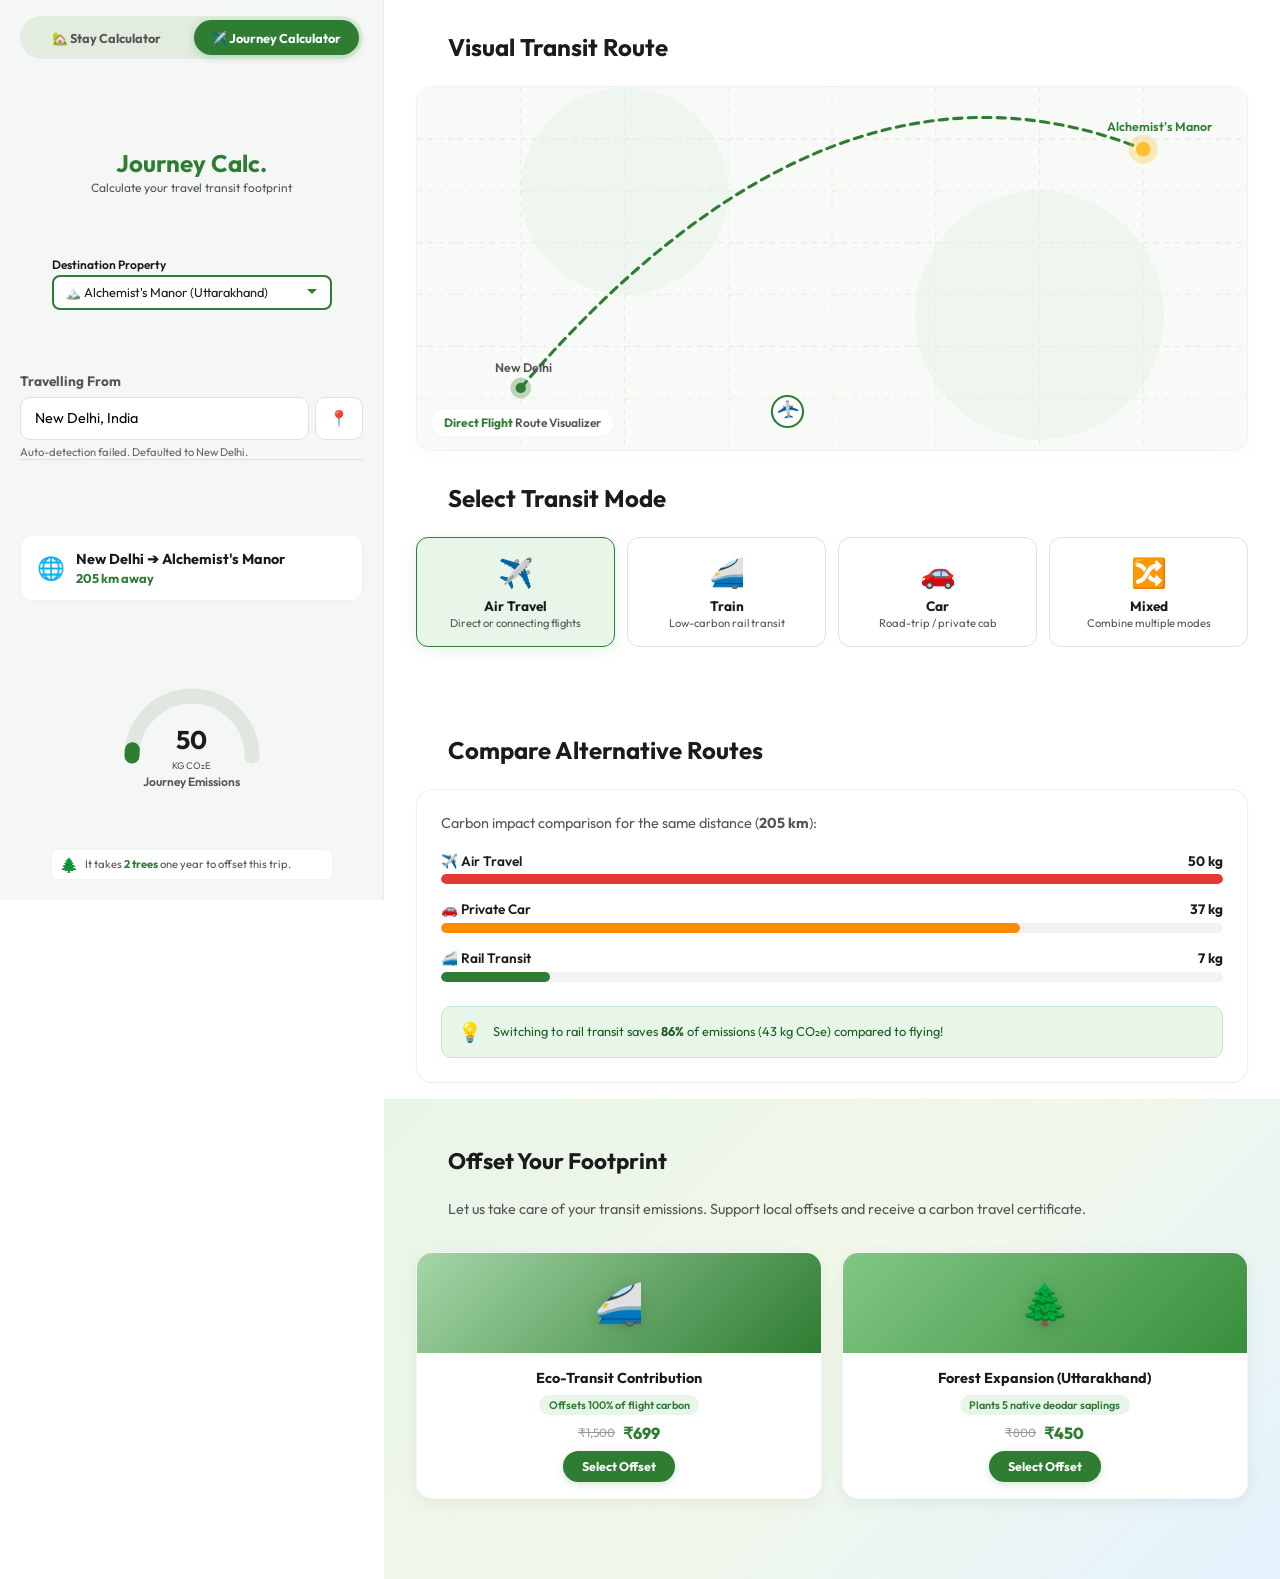
==== travel.html @ 7ca0c748 "feat: Add Journey Carbon Calculator page with IP geolocation and alternate comparisons" ====
<!DOCTYPE html>
<html lang="en">

<head>
    <meta charset="UTF-8">
    <meta name="viewport" content="width=device-width, initial-scale=1.0">
    <title>Journey Carbon Calculator | Alchemist's Manor</title>
    <link rel="preconnect" href="https://fonts.googleapis.com">
    <link rel="preconnect" href="https://fonts.gstatic.com" crossorigin>
    <link href="https://fonts.googleapis.com/css2?family=Outfit:wght@300;400;500;600;700;800&display=swap"
        rel="stylesheet">
    <link rel="stylesheet" href="style.css?v=8">
    <link rel="stylesheet" href="travel-style.css?v=1">
</head>

<body>
    <div class="app-container">
        <!-- LEFT SIDEBAR -->
        <aside class="sidebar">
            <!-- Navigation Tabs -->
            <div class="calc-tabs">
                <a href="index.html" class="tab-btn">🏡 Stay Calculator</a>
                <a href="travel.html" class="tab-btn active">✈️ Journey Calculator</a>
            </div>

            <div class="sidebar-header">
                <h2>Journey Calc.</h2>
                <p>Calculate your travel transit footprint</p>
            </div>

            <!-- Property Destination Dropdown -->
            <div class="property-selector">
                <label for="travel-property">Destination Property</label>
                <select id="travel-property">
                    <option value="alchemist-manor" selected>🏔️ Alchemist's Manor (Uttarakhand)</option>
                    <option value="ocean-sanctuary">🌊 Ocean Sanctuary Resort (Goa)</option>
                    <option value="forest-retreat">🌲 Forest Retreat Lodge (Himachal)</option>
                    <option value="desert-oasis">🏜️ Desert Oasis Villa (Rajasthan)</option>
                    <option value="mountain-lodge">🏔️ Mountain Lodge Estate (Uttarakhand)</option>
                </select>
            </div>

            <!-- Origin Input -->
            <div class="origin-selector">
                <label for="origin-city">Travelling From</label>
                <div class="origin-input-wrapper">
                    <input type="text" id="origin-city" placeholder="Detecting location..." autocomplete="off">
                    <button id="detect-loc-btn" title="Detect Current Location">📍</button>
                </div>
                <!-- Autocomplete Dropdown List -->
                <div class="autocomplete-list" id="autocomplete-list"></div>
                <div class="location-status" id="location-status">Detecting location via IP...</div>
            </div>

            <!-- Route Summary -->
            <div class="route-summary-card">
                <div class="route-info">
                    <span class="route-icon">🌐</span>
                    <div>
                        <h4 id="route-path-text">Delhi ➔ Uttarakhand</h4>
                        <p id="route-distance-text">Calculating distance...</p>
                    </div>
                </div>
            </div>

            <!-- Carbon Gauge -->
            <div class="gauge-container">
                <div class="gauge-wrapper">
                    <svg class="gauge" viewBox="0 0 100 60">
                        <path class="gauge-bg" d="M 10 50 A 40 40 0 0 1 90 50" fill="none" stroke="#e0e7df"
                            stroke-width="10" stroke-linecap="round" />
                        <path class="gauge-fill" id="travel-gauge-fill" d="M 10 50 A 40 40 0 0 1 90 50" fill="none" stroke="#2e7d32"
                            stroke-width="10" stroke-linecap="round" stroke-dasharray="126" stroke-dashoffset="126" />
                    </svg>
                    <div class="gauge-value" id="travel-co2-value">0</div>
                    <div class="gauge-unit">kg CO₂e</div>
                </div>
                <p class="gauge-label" id="travel-gauge-label">Journey Emissions</p>
            </div>

            <!-- Factoids -->
            <div class="factoids-container">
                <div class="factoid" id="travel-factoid-1">
                    <span class="factoid-icon">🌲</span>
                    <p id="travel-factoid-text">It takes <strong id="travel-trees-equiv">12 trees</strong> one year to offset this trip.</p>
                </div>
            </div>

            <!-- Mobile nav arrow -->
            <div class="mobile-nav-arrow" id="nav-arrow-1">
                <span>Configure Transit</span> ➔
            </div>
        </aside>

        <!-- MAIN CONTENT -->
        <main class="main-content">
            <!-- Slide Group 1: Configuration & Map -->
            <div class="slide-group" id="slide-2">
                <!-- Route Map Visualization -->
                <section class="map-section">
                    <h3 class="section-title">Visual Transit Route</h3>
                    <div class="map-container">
                        <!-- Animated Route SVG -->
                        <svg class="route-map-svg" viewBox="0 0 800 350" xmlns="http://www.w3.org/2000/svg">
                            <!-- Background Map Grids -->
                            <rect width="800" height="350" fill="#f8faf7" rx="16" />
                            <circle cx="200" cy="100" r="100" fill="#e2ede0" opacity="0.4" />
                            <circle cx="600" cy="220" r="120" fill="#e2ede0" opacity="0.4" />
                            
                            <!-- Grid lines -->
                            <path d="M 0,50 L 800,50 M 0,100 L 800,100 M 0,150 L 800,150 M 0,200 L 800,200 M 0,250 L 800,250 M 0,300 L 800,300" stroke="#e6ece4" stroke-width="1" stroke-dasharray="5,5" />
                            <path d="M 100,0 L 100,350 M 200,0 L 200,350 M 300,0 L 300,350 M 400,0 L 400,350 M 500,0 L 500,350 M 600,0 L 600,350 M 700,0 L 700,350" stroke="#e6ece4" stroke-width="1" stroke-dasharray="5,5" />

                            <!-- Path Line -->
                            <path id="route-path-line" d="M 150,220 Q 400,80 650,130" fill="none" stroke="#2e7d32" stroke-width="3" stroke-linecap="round" stroke-dasharray="8,6" />
                            
                            <!-- Origin Marker -->
                            <g transform="translate(150, 220)">
                                <circle cx="0" cy="0" r="10" fill="#2e7d32" opacity="0.3" />
                                <circle cx="0" cy="0" r="5" fill="#2e7d32" />
                                <text x="-25" y="-15" font-family="'Outfit', sans-serif" font-size="12" font-weight="600" fill="#555" id="map-origin-label">Origin</text>
                            </g>

                            <!-- Destination Marker -->
                            <g transform="translate(650, 130)">
                                <circle cx="0" cy="0" r="14" fill="#fbc02d" opacity="0.3" />
                                <circle cx="0" cy="0" r="7" fill="#fbc02d" />
                                <text x="-35" y="-18" font-family="'Outfit', sans-serif" font-size="12" font-weight="600" fill="#2e7d32" id="map-dest-label">Destination</text>
                            </g>

                            <!-- Transit Icon along Path -->
                            <g id="transit-avatar" transform="translate(150, 220)">
                                <circle cx="0" cy="-10" r="15" fill="#ffffff" stroke="#2e7d32" stroke-width="2" />
                                <text x="-8" y="-5" font-size="14" id="transit-emoji">✈️</text>
                            </g>
                        </svg>
                        <div class="map-overlay-info">
                            <span id="route-type-display">Direct Flight</span> Route Visualizer
                        </div>
                    </div>
                </section>

                <!-- Travel Mode Selector Section -->
                <section class="transit-config-section">
                    <h3 class="section-title">Select Transit Mode</h3>
                    <div class="mode-cards-grid">
                        <div class="mode-card active" data-mode="air">
                            <span class="mode-icon">✈️</span>
                            <h4>Air Travel</h4>
                            <p>Direct or connecting flights</p>
                        </div>
                        <div class="mode-card" data-mode="train">
                            <span class="mode-icon">🚄</span>
                            <h4>Train</h4>
                            <p>Low-carbon rail transit</p>
                        </div>
                        <div class="mode-card" data-mode="car">
                            <span class="mode-icon">🚗</span>
                            <h4>Car</h4>
                            <p>Road-trip / private cab</p>
                        </div>
                        <div class="mode-card" data-mode="mixed">
                            <span class="mode-icon">🔀</span>
                            <h4>Mixed</h4>
                            <p>Combine multiple modes</p>
                        </div>
                    </div>

                    <!-- Mixed Mode Sliders (Hidden by default, shown when mixed is active) -->
                    <div class="mixed-sliders-panel" id="mixed-sliders-panel">
                        <h4 class="sub-title">Customize Transit Splits</h4>
                        <div class="slider-group">
                            <div class="slider-header">
                                <span>✈️ Flight Distance</span>
                                <span class="val-display"><span id="mixed-air-val">0</span> km</span>
                            </div>
                            <input type="range" id="mixed-air" min="0" max="1000" value="0">
                        </div>
                        <div class="slider-group">
                            <div class="slider-header">
                                <span>🚄 Train Distance</span>
                                <span class="val-display"><span id="mixed-train-val">0</span> km</span>
                            </div>
                            <input type="range" id="mixed-train" min="0" max="1000" value="0">
                        </div>
                        <div class="slider-group">
                            <div class="slider-header">
                                <span>🚗 Car Distance</span>
                                <span class="val-display"><span id="mixed-car-val">0</span> km</span>
                            </div>
                            <input type="range" id="mixed-car" min="0" max="1000" value="0">
                        </div>
                        <p class="sliders-sum-status" id="sliders-sum-status">Total: 0 km / Target: 0 km</p>
                    </div>
                </section>
                
                <div class="mobile-nav-arrow right" id="nav-arrow-2">
                    ➔
                </div>
            </div>

            <!-- Slide Group 2: Comparison & Offsets -->
            <div class="slide-group" id="slide-3">
                <!-- Emissions Comparison Section -->
                <section class="comparison-section">
                    <h3 class="section-title">Compare Alternative Routes</h3>
                    <div class="comparison-box">
                        <p class="comparison-intro">Carbon impact comparison for the same distance (<strong id="compare-dist">0 km</strong>):</p>
                        
                        <div class="compare-bars-list">
                            <!-- Air -->
                            <div class="compare-item">
                                <div class="compare-label">
                                    <span>✈️ Air Travel</span>
                                    <span class="co2-text" id="compare-air-co2">0 kg CO₂e</span>
                                </div>
                                <div class="bar-container">
                                    <div class="bar bar-air" id="bar-air" style="width: 0%"></div>
                                </div>
                            </div>

                            <!-- Car -->
                            <div class="compare-item">
                                <div class="compare-label">
                                    <span>🚗 Private Car</span>
                                    <span class="co2-text" id="compare-car-co2">0 kg CO₂e</span>
                                </div>
                                <div class="bar-container">
                                    <div class="bar bar-car" id="bar-car" style="width: 0%"></div>
                                </div>
                            </div>

                            <!-- Train -->
                            <div class="compare-item">
                                <div class="compare-label">
                                    <span>🚄 Rail Transit</span>
                                    <span class="co2-text" id="compare-train-co2">0 kg CO₂e</span>
                                </div>
                                <div class="bar-container">
                                    <div class="bar bar-train" id="bar-train" style="width: 0%"></div>
                                </div>
                            </div>
                        </div>

                        <div class="saving-nudge" id="saving-nudge">
                            <span class="nudge-icon">💡</span>
                            <p id="saving-nudge-text">Switching to train travel saves <strong>80%</strong> of emissions!</p>
                        </div>
                    </div>
                </section>

                <!-- Offset Section -->
                <section class="offset-section">
                    <h3 class="section-title">Offset Your Footprint</h3>
                    <p class="section-subtitle">Let us take care of your transit emissions. Support local offsets and receive a carbon travel certificate.</p>
                    <div class="experiences-row">
                        <!-- Offset Card 1 -->
                        <div class="exp-card">
                            <div class="exp-img" style="background: linear-gradient(135deg, #a5d6a7 0%, #2e7d32 100%);">
                                <span class="exp-emoji">🚄</span>
                            </div>
                            <div class="exp-info">
                                <h4>Eco-Transit Contribution</h4>
                                <p class="exp-offset-tag">Offsets 100% of flight carbon</p>
                                <div class="exp-price">
                                    <span class="exp-price-old">₹1,500</span>
                                    <span class="exp-price-new">₹699</span>
                                </div>
                                <button class="exp-btn">Select Offset</button>
                            </div>
                        </div>

                        <!-- Offset Card 2 -->
                        <div class="exp-card">
                            <div class="exp-img" style="background: linear-gradient(135deg, #81c784 0%, #388e3c 100%);">
                                <span class="exp-emoji">🌲</span>
                            </div>
                            <div class="exp-info">
                                <h4>Forest Expansion (Uttarakhand)</h4>
                                <p class="exp-offset-tag">Plants 5 native deodar saplings</p>
                                <div class="exp-price">
                                    <span class="exp-price-old">₹800</span>
                                    <span class="exp-price-new">₹450</span>
                                </div>
                                <button class="exp-btn">Select Offset</button>
                            </div>
                        </div>
                    </div>

                    <div class="mobile-nav-arrow left" id="nav-arrow-back">
                        ← Back
                    </div>
                </section>
            </div>
        </main>
    </div>

    <script src="travel-main.js?v=1"></script>
</body>

</html>
---- style.css ----
:root {
    --primary-green: #2e7d32;
    --light-green: #e8f5e9;
    --accent-gold: #fbc02d;
    --text-dark: #1b1b1b;
    --text-light: #555555;
    --bg-sidebar: #f4f7f6;
    --bg-main: #ffffff;
    --font-main: 'Outfit', sans-serif;
}

* {
    box-sizing: border-box;
    margin: 0;
    padding: 0;
}

body {
    font-family: var(--font-main);
    color: var(--text-dark);
    display: flex;
    overflow-x: hidden;
}

/* LAYOUT */
.app-container {
    display: flex;
    width: 100vw;
    min-height: 100vh;
}

.sidebar {
    width: 30%;
    height: 100vh;
    background-color: var(--bg-sidebar);
    padding: 1rem 1.25rem;
    display: flex;
    flex-direction: column;
    justify-content: space-between;
    align-items: center;
    position: fixed;
    left: 0;
    top: 0;
    border-right: 1px solid rgba(0, 0, 0, 0.05);
    overflow: hidden;
}

.main-content {
    width: 70%;
    margin-left: 30%;
    background-color: var(--bg-main);
    padding: 0;
    overflow-y: auto;
}

/* SIDEBAR COMPONENTS */
.sidebar-header {
    text-align: center;
    margin-bottom: 0.35rem;
    margin-top: 0;
}

.sidebar-header h2 {
    font-weight: 700;
    font-size: 1.5rem;
    color: var(--primary-green);
    margin-bottom: 0.15rem;
}

.sidebar-header p {
    font-size: 0.75rem;
    color: var(--text-light);
}

/* PROPERTY SELECTOR DROPDOWN */
.property-selector {
    width: 100%;
    max-width: 280px;
    margin-bottom: 0.4rem;
    text-align: left;
}

.property-selector label {
    display: block;
    font-weight: 600;
    margin-bottom: 0.2rem;
    font-size: 0.75rem;
    color: var(--text-dark);
}

.property-selector select {
    width: 100%;
    padding: 0.45rem 0.7rem;
    font-size: 0.8rem;
    font-family: var(--font-main);
    border: 2px solid var(--primary-green);
    border-radius: 8px;
    background-color: white;
    color: var(--text-dark);
    cursor: pointer;
    appearance: none;
    -webkit-appearance: none;
    background-image: url("data:image/svg+xml,%3Csvg xmlns='http://www.w3.org/2000/svg' width='12' height='12' viewBox='0 0 12 12'%3E%3Cpath fill='%232e7d32' d='M6 8L1 3h10z'/%3E%3C/svg%3E");
    background-repeat: no-repeat;
    background-position: right 0.7rem center;
    transition: all 0.2s ease;
}

.property-selector select:hover {
    border-color: #1b5e20;
    box-shadow: 0 2px 8px rgba(46, 125, 50, 0.15);
}

.property-selector select:focus {
    outline: none;
    border-color: #1b5e20;
    box-shadow: 0 0 0 3px rgba(46, 125, 50, 0.2);
}

/* PROPERTY CARD */
.property-card {
    width: 100%;
    max-width: 280px;
    background: linear-gradient(135deg, #1a472a 0%, #2d5a3d 50%, #1a472a 100%);
    border-radius: 14px;
    padding: 0.9rem 1rem;
    text-align: center;
    color: white;
    position: relative;
    overflow: hidden;
    margin-bottom: 0.4rem;
}

.property-card::before {
    content: '';
    position: absolute;
    top: -50%;
    right: -50%;
    width: 100%;
    height: 100%;
    background: radial-gradient(circle, rgba(129, 199, 132, 0.15) 0%, transparent 70%);
    pointer-events: none;
}

.property-icon {
    font-size: 1.6rem;
    margin-bottom: 0.2rem;
}

.property-name {
    font-size: 1.1rem;
    font-weight: 700;
    letter-spacing: -0.01em;
    margin-bottom: 0.15rem;
}

.property-location {
    font-size: 0.7rem;
    color: rgba(255, 255, 255, 0.65);
    margin-bottom: 0.5rem;
}

.property-emission-badge {
    background: rgba(255, 255, 255, 0.12);
    backdrop-filter: blur(10px);
    border: 1px solid rgba(255, 255, 255, 0.15);
    border-radius: 10px;
    padding: 0.4rem 0.6rem;
    display: inline-flex;
    align-items: baseline;
    gap: 4px;
}

.emission-value {
    font-size: 1.3rem;
    font-weight: 800;
    color: #ffcc80;
}

.emission-unit {
    font-size: 0.55rem;
    color: rgba(255, 255, 255, 0.7);
    font-weight: 500;
}

/* INPUTS */
.inputs-container {
    width: 100%;
    max-width: 280px;
    margin-bottom: 0.4rem;
}

.input-group {
    margin-bottom: 0.4rem;
}

.input-group label {
    display: flex;
    justify-content: space-between;
    margin-bottom: 0.25rem;
    font-weight: 600;
    font-size: 0.8rem;
}

.input-group span {
    color: var(--primary-green);
}

input[type=range] {
    width: 100%;
    accent-color: var(--primary-green);
    height: 6px;
    background: #dde2e0;
    appearance: none;
    border-radius: 5px;
    outline: none;
    -webkit-appearance: none;
}

input[type=range]::-webkit-slider-thumb {
    -webkit-appearance: none;
    appearance: none;
    width: 20px;
    height: 20px;
    background: var(--primary-green);
    border-radius: 50%;
    cursor: pointer;
    border: 2px solid white;
    box-shadow: 0 2px 5px rgba(0, 0, 0, 0.2);
}

/* GAUGE */
.gauge-container {
    text-align: center;
}

.gauge-wrapper {
    position: relative;
    width: 150px;
    height: 90px;
    margin: 0 auto;
}

.gauge {
    width: 100%;
    height: auto;
}

.gauge-bg {
    stroke: #e0e7df;
}

.gauge-fill {
    stroke: var(--primary-green);
    transition: stroke-dashoffset 0.8s ease-out, stroke 0.5s ease;
}

.gauge-value {
    position: absolute;
    bottom: 15px;
    left: 50%;
    transform: translateX(-50%);
    font-size: 1.6rem;
    font-weight: 700;
    color: var(--text-dark);
}

.gauge-unit {
    position: absolute;
    bottom: 0;
    left: 50%;
    transform: translateX(-50%);
    font-size: 0.6rem;
    color: var(--text-light);
    text-transform: uppercase;
}

.gauge-label {
    margin-top: 0.15rem;
    font-weight: 600;
    font-size: 0.75rem;
    color: var(--text-light);
}

/* FACTOIDS */
.factoids-container {
    margin-top: 0.3rem;
    width: 100%;
    max-width: 280px;
}

.factoid {
    display: flex;
    align-items: center;
    background: white;
    padding: 0.35rem 0.55rem;
    border-radius: 6px;
    margin-bottom: 0.3rem;
    box-shadow: 0 1px 3px rgba(0, 0, 0, 0.03);
    font-size: 0.7rem;
}

.factoid-icon {
    font-size: 0.9rem;
    margin-right: 0.4rem;
}

.factoid p {
    color: var(--text-light);
    line-height: 1.3;
}

.factoid strong {
    color: var(--primary-green);
}

/* RESERVE NOW BUTTON */
.reserve-now-btn {
    width: 100%;
    max-width: 280px;
    margin-top: 0.35rem;
    padding: 0.6rem 1rem;
    background: linear-gradient(135deg, #1a472a 0%, #2d5a3d 100%);
    color: white;
    border: none;
    border-radius: 10px;
    font-family: var(--font-main);
    font-size: 0.85rem;
    font-weight: 700;
    cursor: pointer;
    display: flex;
    align-items: center;
    justify-content: center;
    gap: 8px;
    transition: all 0.3s ease;
    box-shadow: 0 3px 12px rgba(26, 71, 42, 0.25);
}

.reserve-now-btn:hover {
    transform: translateY(-2px);
    box-shadow: 0 6px 24px rgba(26, 71, 42, 0.4);
    background: linear-gradient(135deg, #0d2818 0%, #1a472a 100%);
}

.reserve-now-btn:active {
    transform: translateY(0);
}

.reserve-now-btn span {
    font-size: 0.9rem;
}

/* ============================================
   ECO RATING BAR (single centered line)
   ============================================ */
.eco-rating-bar {
    display: flex;
    align-items: center;
    justify-content: center;
    gap: 8px;
    padding: 0.6rem 1.5rem;
    background: linear-gradient(135deg, #f1f8e9 0%, #fff8e1 50%, #e3f2fd 100%);
    border-top: 1px solid rgba(0, 0, 0, 0.04);
    border-bottom: 1px solid rgba(0, 0, 0, 0.04);
    flex-wrap: wrap;
}

.eco-rating-icon {
    font-size: 1rem;
}

.eco-rating-label {
    font-weight: 700;
    font-size: 0.82rem;
    color: var(--text-dark);
}

.eco-rating-score {
    background: linear-gradient(135deg, #43A047, #1565C0);
    color: white;
    font-size: 0.72rem;
    font-weight: 700;
    width: 30px;
    height: 30px;
    border-radius: 50%;
    display: inline-flex;
    align-items: center;
    justify-content: center;
    box-shadow: 0 2px 6px rgba(0, 0, 0, 0.12);
}

.eco-rating-divider {
    color: #ccc;
    font-size: 1rem;
}

.eco-rating-text {
    font-size: 0.72rem;
    color: var(--text-light);
    line-height: 1.3;
}

.eco-rating-text strong {
    color: var(--primary-green);
}

/* ============================================
   MAIN CONTENT SECTIONS
   ============================================ */
.section-title {
    font-size: 1.5rem;
    margin-bottom: 1.5rem;
    padding: 0 2rem;
}

.carousel-section {
    padding: 2.5rem 0 1.5rem;
    background: linear-gradient(to bottom, #f9fbf9, #ffffff);
    height: auto;
    min-height: 380px;
    display: flex;
    flex-direction: column;
    justify-content: center;
    overflow: hidden;
}

.carousel-section .section-title {
    text-align: center;
    font-size: 1.3rem;
    margin-bottom: 1rem;
    color: var(--primary-green);
}

.carousel-3d-container {
    perspective: 1000px;
    width: 100%;
    height: 300px;
    display: flex;
    justify-content: center;
    align-items: center;
}

.carousel-3d {
    position: relative;
    width: 500px;
    height: 280px;
    transform-style: preserve-3d;
}

.carousel-item {
    position: absolute;
    width: 100%;
    height: 100%;
    border-radius: 12px;
    overflow: hidden;
    box-shadow: 0 10px 30px rgba(0, 0, 0, 0.15);
    background: #ccc;
    transition: all 0.5s ease;
    transform: translateX(0) scale(1) translateZ(0);
    z-index: 10;
    opacity: 1;
}

.carousel-item img {
    width: 100%;
    height: 100%;
    object-fit: cover;
}

.carousel-item.left {
    transform: translateX(-60%) scale(0.8) rotateY(25deg);
    z-index: 5;
    opacity: 0.6;
    filter: blur(1px);
    cursor: pointer;
}

.carousel-item.right {
    transform: translateX(60%) scale(0.8) rotateY(-25deg);
    z-index: 5;
    opacity: 0.6;
    filter: blur(1px);
    cursor: pointer;
}

.carousel-item.center {
    z-index: 20;
    transform: translateX(0) scale(1) rotateY(0deg);
    opacity: 1;
    filter: blur(0);
}

/* ============================================
   FLIP CARD SYSTEM
   ============================================ */
.flashcards-section {
    padding: 1.5rem 2rem 2rem;
}

.flashcards-section .section-title {
    font-size: 1.2rem;
    margin-bottom: 1rem;
}

.flashcards-grid {
    display: grid;
    grid-template-columns: repeat(3, 1fr);
    gap: 0.9rem;
}

/* ── Flip Card Container ── */
.flip-card {
    perspective: 800px;
    cursor: pointer;
    height: 180px;
}

.flip-card-inner {
    position: relative;
    width: 100%;
    height: 100%;
    transition: transform 0.6s cubic-bezier(0.4, 0, 0.2, 1);
    transform-style: preserve-3d;
}

.flip-card.flipped .flip-card-inner {
    transform: rotateY(180deg);
}

/* ── Front & Back shared ── */
.flip-card-front,
.flip-card-back {
    position: absolute;
    inset: 0;
    backface-visibility: hidden;
    -webkit-backface-visibility: hidden;
    border-radius: 14px;
    border: 1px solid #e8e8e8;
    overflow: hidden;
}

/* ── FRONT ── */
.flip-card-front {
    background: white;
    padding: 1rem 0.8rem 0.8rem;
    text-align: center;
    display: flex;
    flex-direction: column;
    align-items: center;
    justify-content: center;
    transition: box-shadow 0.3s ease, transform 0.3s ease;
}

.flip-card:hover .flip-card-front {
    box-shadow: 0 12px 28px rgba(0, 0, 0, 0.10);
}

/* ── Rating Badge ── */
.element-rating-badge {
    position: absolute;
    top: 8px;
    right: 8px;
    width: 34px;
    height: 34px;
    border-radius: 50%;
    display: flex;
    align-items: center;
    justify-content: center;
    font-size: 0.7rem;
    font-weight: 700;
    color: white;
    box-shadow: 0 2px 8px rgba(0, 0, 0, 0.15);
    letter-spacing: -0.02em;
    z-index: 2;
}

/* ── Per-element themes (front) ── */
.element-air { border-left: 4px solid #4FC3F7; }
.air-badge { background: linear-gradient(135deg, #4FC3F7, #0288D1); }

.element-water { border-left: 4px solid #00897B; }
.water-badge { background: linear-gradient(135deg, #26A69A, #00695C); }

.element-fire { border-left: 4px solid #FF8F00; }
.fire-badge { background: linear-gradient(135deg, #FFB300, #E65100); }

.element-earth { border-left: 4px solid #2E7D32; }
.earth-badge { background: linear-gradient(135deg, #43A047, #1B5E20); }

.element-people { border-left: 4px solid #D4A76A; }
.people-badge { background: linear-gradient(135deg, #D4A76A, #8D6E63); }

.element-soul { border-left: 4px solid #AB47BC; }
.soul-badge { background: linear-gradient(135deg, #CE93D8, #7B1FA2); }

/* ── Front content ── */
.flip-card-front .icon {
    font-size: 1.6rem;
    margin-bottom: 0.3rem;
    line-height: 1;
}

.flip-card-front h4 {
    margin-bottom: 0.25rem;
    font-weight: 700;
    font-size: 0.9rem;
    color: var(--text-dark);
}

.element-title {
    font-size: 0.72rem;
    font-weight: 600;
    color: var(--text-dark);
    line-height: 1.3;
    margin-bottom: 0.2rem;
}

.element-metric {
    font-size: 0.62rem;
    color: var(--text-light);
    line-height: 1.2;
}

/* ── Tap hint ── */
.flip-card-front::after {
    content: 'tap to flip →';
    position: absolute;
    bottom: 5px;
    left: 50%;
    transform: translateX(-50%);
    font-size: 0.52rem;
    color: #bbb;
    letter-spacing: 0.03em;
    transition: color 0.3s ease;
}

.flip-card:hover .flip-card-front::after {
    color: #888;
}

/* ── BACK ── */
.flip-card-back {
    transform: rotateY(180deg);
    padding: 1rem 0.9rem;
    text-align: left;
    display: flex;
    flex-direction: column;
    overflow-y: auto;
}

/* Per-element back themes */
.element-air-back {
    background: linear-gradient(160deg, #e1f5fe 0%, #b3e5fc 100%);
    border-left: 4px solid #0288D1;
}

.element-water-back {
    background: linear-gradient(160deg, #e0f2f1 0%, #b2dfdb 100%);
    border-left: 4px solid #00695C;
}

.element-fire-back {
    background: linear-gradient(160deg, #fff3e0 0%, #ffe0b2 100%);
    border-left: 4px solid #E65100;
}

.element-earth-back {
    background: linear-gradient(160deg, #e8f5e9 0%, #c8e6c9 100%);
    border-left: 4px solid #1B5E20;
}

.element-people-back {
    background: linear-gradient(160deg, #fce4ec 0%, #f8bbd0 50%, #fff3e0 100%);
    border-left: 4px solid #8D6E63;
}

.element-soul-back {
    background: linear-gradient(160deg, #f3e5f5 0%, #e1bee7 100%);
    border-left: 4px solid #7B1FA2;
}

.back-close-hint {
    font-size: 0.52rem;
    color: rgba(0, 0, 0, 0.35);
    text-align: right;
    margin-bottom: 0.3rem;
    letter-spacing: 0.03em;
}

.flip-card-back h4 {
    font-size: 0.85rem;
    font-weight: 700;
    margin-bottom: 0.4rem;
    color: var(--text-dark);
}

.flip-card-back p {
    font-size: 0.62rem;
    line-height: 1.45;
    color: #333;
    margin-bottom: 0.3rem;
}

.back-highlight {
    background: rgba(255, 255, 255, 0.6);
    border-radius: 8px;
    padding: 0.45rem 0.5rem;
    font-style: italic;
    font-weight: 500;
    color: var(--text-dark) !important;
    margin-top: 0.2rem;
    font-size: 0.6rem !important;
    line-height: 1.4 !important;
    border-left: 3px solid rgba(0,0,0,0.1);
}

/* ============================================
   OFFSET SECTION
   ============================================ */
.offset-section {
    padding: 3rem 2rem 5rem;
    background: linear-gradient(135deg, #e8f5e9 0%, #f1f8e9 50%, #e3f2fd 100%);
}

.offset-section .section-title {
    font-size: 1.4rem;
}

.section-subtitle {
    padding: 0 2rem;
    margin-bottom: 2rem;
    color: var(--text-light);
    max-width: 800px;
    font-size: 0.9rem;
    line-height: 1.5;
}

.experiences-row {
    display: grid;
    grid-template-columns: repeat(2, 1fr);
    gap: 1.2rem;
    max-width: 900px;
}

/* ── Offset Experience Card ── */
.exp-card {
    background: white;
    border-radius: 16px;
    overflow: hidden;
    box-shadow: 0 4px 16px rgba(0, 0, 0, 0.06);
    transition: all 0.3s ease;
    border: 1px solid rgba(0, 0, 0, 0.04);
}

.exp-card:hover {
    transform: translateY(-4px);
    box-shadow: 0 12px 32px rgba(0, 0, 0, 0.12);
}

.exp-img {
    height: 100px;
    width: 100%;
    display: flex;
    align-items: center;
    justify-content: center;
    position: relative;
}

.exp-emoji {
    font-size: 2.5rem;
    filter: drop-shadow(0 2px 8px rgba(0, 0, 0, 0.15));
}

.exp-info {
    padding: 1rem;
    text-align: center;
}

.exp-info h4 {
    font-size: 0.9rem;
    margin-bottom: 0.35rem;
    font-weight: 700;
    color: var(--text-dark);
}

.exp-offset-tag {
    font-size: 0.68rem;
    color: var(--primary-green);
    font-weight: 600;
    margin-bottom: 0.5rem;
    background: var(--light-green);
    display: inline-block;
    padding: 0.2rem 0.6rem;
    border-radius: 20px;
}

.exp-price {
    display: flex;
    align-items: center;
    justify-content: center;
    gap: 8px;
    margin-bottom: 0.5rem;
}

.exp-price-old {
    font-size: 0.75rem;
    color: #999;
    text-decoration: line-through;
    font-weight: 400;
}

.exp-price-new {
    font-size: 1rem;
    font-weight: 800;
    color: var(--primary-green);
}

.exp-btn {
    background: var(--primary-green);
    color: white;
    border: none;
    padding: 0.5rem 1.2rem;
    border-radius: 24px;
    font-size: 0.78rem;
    cursor: pointer;
    font-weight: 700;
    font-family: var(--font-main);
    transition: all 0.25s ease;
    box-shadow: 0 2px 8px rgba(46, 125, 50, 0.2);
}

.exp-btn:hover {
    background: #1b5e20;
    transform: translateY(-1px);
    box-shadow: 0 4px 12px rgba(46, 125, 50, 0.3);
}

.exp-btn-free {
    background: linear-gradient(135deg, #43A047, #66BB6A);
    font-size: 0.85rem;
    padding: 0.5rem 1.6rem;
}

.exp-btn-free:hover {
    background: linear-gradient(135deg, #2E7D32, #43A047);
}

/* ── Free badge ribbon ── */
.exp-free {
    position: relative;
    border: 2px solid #66BB6A;
}

.exp-free::before {
    content: '🌿 FREE';
    position: absolute;
    top: 8px;
    left: -4px;
    background: linear-gradient(135deg, #43A047, #2E7D32);
    color: white;
    font-size: 0.6rem;
    font-weight: 700;
    padding: 2px 10px 2px 8px;
    border-radius: 0 8px 8px 0;
    z-index: 2;
    letter-spacing: 0.04em;
    box-shadow: 0 2px 6px rgba(46, 125, 50, 0.3);
}

/* ============================================
   MOBILE RESPONSIVENESS
   ============================================ */
.mobile-nav-arrow {
    display: none;
    position: absolute;
    bottom: 2rem;
    right: 1.5rem;
    background: var(--text-dark);
    color: white;
    padding: 0.8rem 1.5rem;
    border-radius: 30px;
    font-size: 0.9rem;
    cursor: pointer;
    z-index: 100;
    box-shadow: 0 4px 10px rgba(0, 0, 0, 0.2);
    animation: bounceRight 2s infinite;
}

@keyframes bounceRight {
    0%, 100% { transform: translateX(0); }
    50% { transform: translateX(5px); }
}

@media (max-width: 768px) {
    body {
        overflow: hidden;
    }

    .app-container {
        flex-direction: row;
        overflow-x: auto;
        scroll-snap-type: x mandatory;
        width: 100vw;
        height: 100vh;
        scroll-behavior: smooth;
    }

    /* SLIDE 1: SIDEBAR */
    .sidebar {
        min-width: 100vw;
        height: 100vh;
        position: relative;
        border-right: none;
        scroll-snap-align: start;
        padding: 1.5rem 1rem 4.5rem;
        justify-content: flex-start;
        overflow-y: auto;
        flex-shrink: 0;
    }

    .sidebar-header {
        margin-bottom: 0.8rem;
        margin-top: 0.5rem;
    }

    .sidebar-header h2 {
        font-size: 1.6rem;
    }

    .property-card {
        padding: 0.7rem 0.8rem;
        margin-bottom: 0.5rem;
    }

    .property-icon {
        font-size: 1.3rem;
    }

    .property-name {
        font-size: 1rem;
    }

    .inputs-container {
        margin-bottom: 0.5rem;
    }

    .gauge-wrapper {
        width: 160px;
        height: 95px;
    }

    .gauge-value {
        font-size: 1.8rem;
    }

    .factoids-container {
        margin-top: 0.5rem;
    }

    .main-content {
        margin-left: 0;
        width: auto;
        min-width: 200vw;
        display: flex;
        flex-direction: row;
        overflow: visible;
        flex-shrink: 0;
    }

    /* SLIDE 2 */
    .slide-group {
        min-width: 100vw;
        width: 100vw;
        max-width: 100vw;
        height: 100vh;
        overflow-y: auto;
        scroll-snap-align: start;
        position: relative;
        padding-bottom: 4rem;
        background: var(--bg-main);
        flex-shrink: 0;
        display: flex;
        flex-direction: column;
    }

    /* SLIDE 3 */
    .offset-section {
        min-width: 100vw;
        width: 100vw;
        max-width: 100vw;
        height: 100vh;
        scroll-snap-align: start;
        padding: 1.5rem 1rem 4.5rem;
        display: flex;
        flex-direction: column;
        justify-content: flex-start;
        overflow-y: auto;
        position: relative;
        flex-shrink: 0;
        box-sizing: border-box;
    }

    .offset-section .section-title {
        font-size: 1.2rem;
        margin-bottom: 0.3rem;
        padding: 0;
    }

    .section-subtitle {
        margin-bottom: 0.8rem;
        font-size: 0.75rem;
        padding: 0;
        line-height: 1.3;
    }

    .experiences-row {
        grid-template-columns: repeat(2, 1fr);
        gap: 0.6rem;
    }

    .exp-img {
        height: 60px;
    }

    .exp-emoji {
        font-size: 1.6rem;
    }

    .exp-info {
        padding: 0.6rem;
    }

    .exp-info h4 {
        font-size: 0.72rem;
        margin-bottom: 0.2rem;
    }

    .exp-offset-tag {
        font-size: 0.55rem;
        padding: 0.15rem 0.4rem;
        margin-bottom: 0.3rem;
    }

    .exp-price {
        gap: 5px;
        margin-bottom: 0.3rem;
    }

    .exp-price-old {
        font-size: 0.6rem;
    }

    .exp-price-new {
        font-size: 0.8rem;
    }

    .exp-btn {
        padding: 0.35rem 0.8rem;
        font-size: 0.65rem;
    }

    /* Compact carousel for mobile */
    .carousel-section {
        min-height: 220px;
        max-height: 260px;
        padding: 0.5rem 0;
        flex-shrink: 0;
    }

    .carousel-section .section-title {
        font-size: 1rem;
        margin-bottom: 0.4rem;
    }

    .carousel-3d-container {
        height: calc(100% - 2rem);
    }

    .carousel-3d {
        transform: scale(0.42);
    }

    /* Eco Rating Bar mobile */
    .eco-rating-bar {
        padding: 0.45rem 0.8rem;
        gap: 5px;
        flex-shrink: 0;
    }

    .eco-rating-icon {
        font-size: 0.8rem;
    }

    .eco-rating-label {
        font-size: 0.68rem;
    }

    .eco-rating-score {
        width: 24px;
        height: 24px;
        font-size: 0.6rem;
    }

    .eco-rating-text {
        font-size: 0.6rem;
    }

    /* Compact flashcards for mobile */
    .flashcards-section {
        padding: 0.5rem 0.6rem;
        flex: 1;
        min-height: 0;
    }

    .flashcards-section .section-title {
        font-size: 0.9rem;
        margin-bottom: 0.4rem;
        padding: 0 0.2rem;
    }

    .flashcards-grid {
        grid-template-columns: repeat(3, 1fr);
        gap: 0.35rem;
    }

    .flip-card {
        height: 120px;
    }

    .flip-card-front {
        padding: 0.5rem 0.35rem 0.6rem;
    }

    .flip-card-front .icon {
        font-size: 1.1rem;
        margin-bottom: 0.15rem;
    }

    .flip-card-front h4 {
        font-size: 0.62rem;
        margin-bottom: 0.1rem;
    }

    .element-title {
        font-size: 0.5rem;
        line-height: 1.2;
        display: -webkit-box;
        -webkit-line-clamp: 2;
        -webkit-box-orient: vertical;
        overflow: hidden;
    }

    .element-metric {
        display: none;
    }

    .element-rating-badge {
        width: 24px;
        height: 24px;
        font-size: 0.55rem;
        top: 4px;
        right: 4px;
    }

    .flip-card-front::after {
        font-size: 0.42rem;
        bottom: 3px;
    }

    /* Mobile flipped → overlay modal */
    .flip-card.flipped {
        position: fixed;
        top: 50%;
        left: 50%;
        transform: translate(-50%, -50%);
        width: 88vw;
        height: auto;
        min-height: 280px;
        max-height: 80vh;
        z-index: 1000;
        animation: cardPopIn 0.3s ease;
    }

    .flip-card.flipped .flip-card-inner {
        height: 100%;
        min-height: 280px;
    }

    .flip-card.flipped .flip-card-back {
        position: relative;
        inset: auto;
        padding: 1.2rem 1rem;
    }

    .flip-card.flipped .flip-card-back h4 {
        font-size: 1rem;
    }

    .flip-card.flipped .flip-card-back p {
        font-size: 0.78rem;
        line-height: 1.5;
    }

    .flip-card.flipped .back-highlight {
        font-size: 0.75rem !important;
        padding: 0.6rem 0.7rem;
    }

    @keyframes cardPopIn {
        from { transform: translate(-50%, -50%) scale(0.85); opacity: 0.5; }
        to { transform: translate(-50%, -50%) scale(1); opacity: 1; }
    }

    /* Overlay backdrop (added by JS or CSS trick) */
    .flip-card.flipped::before {
        content: '';
        position: fixed;
        top: -100vh;
        left: -100vw;
        width: 300vw;
        height: 300vh;
        background: rgba(0, 0, 0, 0.45);
        z-index: -1;
        backdrop-filter: blur(3px);
    }

    /* ARROWS */
    .mobile-nav-arrow {
        display: flex;
        align-items: center;
        gap: 0.5rem;
    }

    #nav-arrow-2 {
        position: absolute;
        bottom: 1.5rem;
        right: 1rem;
    }

    .mobile-nav-arrow.left {
        left: 1rem;
        right: auto;
        animation: none;
        display: flex;
    }
}

/* ============================================
   Desktop: Larger flip card backs
   ============================================ */
@media (min-width: 769px) {
    .flip-card:hover {
        z-index: 10;
    }

    .flip-card.flipped {
        z-index: 20;
    }

    .flip-card-back p {
        font-size: 0.68rem;
    }

    .flip-card-back h4 {
        font-size: 0.9rem;
    }
}

/* ============================================
   Extra-small height screens
   ============================================ */
@media (max-height: 650px) and (max-width: 768px) {
    .carousel-section {
        max-height: 200px;
        min-height: 180px;
    }

    .flip-card {
        height: 100px;
    }

    .flip-card-front .icon {
        font-size: 0.9rem;
        margin-bottom: 0.1rem;
    }

    .flip-card-front h4 {
        font-size: 0.55rem;
    }

    .element-title {
        font-size: 0.45rem;
        -webkit-line-clamp: 1;
    }

    .eco-rating-bar {
        padding: 0.3rem 0.5rem;
    }
}

/* Navigation Tabs (Stay/Journey Switcher) */
.calc-tabs {
    display: flex;
    gap: 0.25rem;
    width: 100%;
    margin-bottom: 2rem;
    background: #e2ede0;
    padding: 0.25rem;
    border-radius: 100px;
}
.tab-btn {
    flex: 1;
    padding: 0.6rem 0.8rem;
    text-align: center;
    text-decoration: none;
    font-size: 0.8rem;
    font-weight: 700;
    color: #555555;
    border-radius: 100px;
    transition: all 0.2s ease;
    white-space: nowrap;
}
.tab-btn:hover {
    color: #1b1b1b;
}
.tab-btn.active {
    background: #2e7d32;
    color: white;
    box-shadow: 0 2px 8px rgba(46, 125, 50, 0.25);
}
---- travel-style.css ----
/* JOURNEY CALCULATOR SPECIFIC STYLES */

/* NAVIGATION TABS IN SIDEBAR */
.calc-tabs {
    display: flex;
    gap: 0.25rem;
    width: 100%;
    margin-bottom: 2rem;
    background: #e2ede0;
    padding: 0.25rem;
    border-radius: 100px;
}
.tab-btn {
    flex: 1;
    padding: 0.6rem 0.8rem;
    text-align: center;
    text-decoration: none;
    font-size: 0.8rem;
    font-weight: 700;
    color: var(--text-light);
    border-radius: 100px;
    transition: all 0.2s ease;
    white-space: nowrap;
}
.tab-btn:hover {
    color: var(--text-dark);
}
.tab-btn.active {
    background: var(--primary-green);
    color: white;
    box-shadow: 0 2px 8px rgba(46, 125, 50, 0.25);
}

/* ORIGIN SELECTOR */
.origin-selector {
    width: 100%;
    margin-bottom: 1.2rem;
    position: relative;
    text-align: left;
}
.origin-selector label {
    display: block;
    font-weight: 700;
    font-size: 0.85rem;
    margin-bottom: 0.4rem;
    color: var(--text-light);
}
.origin-input-wrapper {
    display: flex;
    gap: 0.4rem;
}
.origin-input-wrapper input {
    flex: 1;
    padding: 0.7rem 0.9rem;
    border: 1.5px solid #dde2e0;
    border-radius: 10px;
    font-family: inherit;
    font-size: 0.9rem;
    outline: none;
    transition: border-color 0.2s;
    background: white;
}
.origin-input-wrapper input:focus {
    border-color: var(--primary-green);
}
#detect-loc-btn {
    background: white;
    border: 1.5px solid #dde2e0;
    border-radius: 10px;
    padding: 0.7rem 0.8rem;
    cursor: pointer;
    transition: all 0.2s;
    font-size: 1rem;
}
#detect-loc-btn:hover {
    border-color: var(--primary-green);
    background: #f4f7f6;
}
.location-status {
    font-size: 0.7rem;
    color: #666;
    margin-top: 0.3rem;
}

/* AUTOCOMPLETE DROPDOWN */
.autocomplete-list {
    position: absolute;
    top: 100%;
    left: 0;
    right: 0;
    background: white;
    border: 1.5px solid #dde2e0;
    border-top: none;
    border-radius: 0 0 10px 10px;
    z-index: 1000;
    max-height: 180px;
    overflow-y: auto;
    box-shadow: 0 6px 16px rgba(0,0,0,0.08);
}
.autocomplete-item {
    padding: 0.6rem 0.9rem;
    cursor: pointer;
    text-align: left;
    font-size: 0.85rem;
    transition: background 0.15s;
}
.autocomplete-item:hover {
    background: var(--light-green);
    color: var(--primary-green);
    font-weight: 600;
}

/* ROUTE SUMMARY CARD */
.route-summary-card {
    width: 100%;
    background: white;
    border-radius: 12px;
    padding: 0.9rem 1rem;
    margin-bottom: 1.5rem;
    border: 1px solid rgba(0,0,0,0.05);
    box-shadow: 0 2px 6px rgba(0,0,0,0.01);
}
.route-info {
    display: flex;
    align-items: center;
    gap: 0.7rem;
    text-align: left;
}
.route-icon {
    font-size: 1.4rem;
}
.route-info h4 {
    font-weight: 700;
    font-size: 0.9rem;
    color: var(--text-dark);
    margin: 0;
}
.route-info p {
    font-size: 0.8rem;
    color: var(--primary-green);
    font-weight: 700;
    margin: 0.1rem 0 0;
}

/* MAP STYLING */
.map-section {
    padding: 2rem 2rem 1rem;
}
.map-container {
    position: relative;
    width: 100%;
    background: white;
    border-radius: 16px;
    border: 1px solid rgba(0,0,0,0.06);
    box-shadow: 0 4px 20px rgba(0,0,0,0.02);
    overflow: hidden;
}
.route-map-svg {
    width: 100%;
    height: auto;
    display: block;
}
.map-overlay-info {
    position: absolute;
    bottom: 0.8rem;
    left: 0.8rem;
    background: rgba(255,255,255,0.92);
    backdrop-filter: blur(4px);
    padding: 0.4rem 0.8rem;
    border-radius: 20px;
    font-size: 0.75rem;
    font-weight: 600;
    color: var(--text-light);
    border: 1px solid rgba(0,0,0,0.04);
}
.map-overlay-info span {
    color: var(--primary-green);
    font-weight: 700;
}

/* Path and Avatar Flow Animations */
#route-path-line {
    animation: routeFlow 40s linear infinite;
}
@keyframes routeFlow {
    to {
        stroke-dashoffset: -100;
    }
}

#transit-avatar {
    /* Offset path values will be controlled or updated in JavaScript */
    offset-path: path("M 150,220 Q 400,80 650,130");
    offset-rotate: auto;
    animation: transitTravel 6s ease-in-out infinite;
}
@keyframes transitTravel {
    0% {
        offset-distance: 0%;
    }
    75%, 100% {
        offset-distance: 100%;
    }
}

/* TRANSIT MODE CARDS */
.transit-config-section {
    padding: 1rem 2rem 2rem;
}
.mode-cards-grid {
    display: grid;
    grid-template-columns: repeat(4, 1fr);
    gap: 0.75rem;
    margin-bottom: 1.5rem;
}
.mode-card {
    background: white;
    border: 1.5px solid #dde2e0;
    border-radius: 12px;
    padding: 1rem 0.5rem;
    text-align: center;
    cursor: pointer;
    transition: all 0.25s cubic-bezier(0.4, 0, 0.2, 1);
}
.mode-card:hover {
    border-color: var(--primary-green);
    transform: translateY(-2px);
    box-shadow: 0 4px 12px rgba(0,0,0,0.04);
}
.mode-card.active {
    border-color: var(--primary-green);
    background: var(--light-green);
    box-shadow: 0 4px 15px rgba(46, 125, 50, 0.1);
}
.mode-icon {
    font-size: 1.8rem;
    display: block;
    margin-bottom: 0.4rem;
}
.mode-card h4 {
    font-size: 0.85rem;
    font-weight: 700;
    margin-bottom: 0.15rem;
}
.mode-card p {
    font-size: 0.7rem;
    color: var(--text-light);
    margin: 0;
    line-height: 1.2;
}

/* MIXED SLIDERS PANEL */
.mixed-sliders-panel {
    background: #f8faf7;
    border: 1px dashed #c8d3c5;
    border-radius: 12px;
    padding: 1.2rem;
    display: none;
    animation: slideDown 0.25s ease-out forwards;
    text-align: left;
}
@keyframes slideDown {
    from { opacity: 0; transform: translateY(-5px); }
    to { opacity: 1; transform: translateY(0); }
}
.mixed-sliders-panel.show {
    display: block;
}
.sub-title {
    font-size: 0.9rem;
    font-weight: 700;
    margin-bottom: 1rem;
    color: var(--primary-green);
}
.slider-group {
    margin-bottom: 1rem;
}
.slider-header {
    display: flex;
    justify-content: space-between;
    font-size: 0.8rem;
    font-weight: 600;
    margin-bottom: 0.3rem;
}
.val-display {
    color: var(--primary-green);
    font-weight: 700;
}
.sliders-sum-status {
    font-size: 0.75rem;
    color: #666;
    font-weight: 700;
    margin-top: 0.8rem;
    text-align: right;
}

/* COMPARISON CHART SECTION */
.comparison-section {
    padding: 2rem 2rem 1rem;
}
.comparison-box {
    background: white;
    border: 1px solid rgba(0,0,0,0.06);
    border-radius: 16px;
    padding: 1.5rem;
    box-shadow: 0 4px 15px rgba(0,0,0,0.01);
    text-align: left;
}
.comparison-intro {
    font-size: 0.9rem;
    margin-bottom: 1.2rem;
    color: var(--text-light);
}
.compare-bars-list {
    display: flex;
    flex-direction: column;
    gap: 1rem;
    margin-bottom: 1.5rem;
}
.compare-item {
    display: flex;
    flex-direction: column;
    gap: 0.3rem;
}
.compare-label {
    display: flex;
    justify-content: space-between;
    font-size: 0.85rem;
    font-weight: 600;
}
.co2-text {
    font-weight: 700;
}
.bar-container {
    background: #f0f3f1;
    height: 10px;
    border-radius: 6px;
    overflow: hidden;
    width: 100%;
}
.bar {
    height: 100%;
    border-radius: 6px;
    width: 0%; /* Settled in JS */
    transition: width 1s cubic-bezier(0.4, 0, 0.2, 1);
}
.bar-air {
    background: #e53935;
}
.bar-car {
    background: #fb8c00;
}
.bar-train {
    background: var(--primary-green);
}

.saving-nudge {
    display: flex;
    align-items: center;
    gap: 0.7rem;
    background: var(--light-green);
    padding: 0.8rem 1rem;
    border-radius: 10px;
    border: 1px solid #c8e6c9;
}
.nudge-icon {
    font-size: 1.2rem;
}
.saving-nudge p {
    font-size: 0.8rem;
    color: #1b5e20;
    line-height: 1.3;
    margin: 0;
}

/* OVERWRITING GAUGE STYLES FOR RED/ORANGE EMISSIONS */
#travel-gauge-fill {
    transition: stroke-dashoffset 0.8s ease-out, stroke 0.4s ease;
}

/* RESPONSIVE STYLING FOR MOBILE TRANSIT APP */
@media (max-width: 768px) {
    /* Compact the first slide/sidebar so everything fits on small screen */
    .sidebar {
        padding: 1rem 1rem 4rem; /* Tight margins */
        display: flex;
        flex-direction: column;
        height: 100vh;
        overflow-y: auto;
    }
    
    .sidebar-header {
        margin-bottom: 1rem;
        margin-top: 0.5rem;
    }
    .sidebar-header h2 {
        font-size: 1.6rem;
    }
    
    .calc-tabs {
        margin-bottom: 1rem;
    }
    .tab-btn {
        padding: 0.5rem;
        font-size: 0.75rem;
    }
    
    .property-selector {
        margin-bottom: 0.8rem;
    }
    .origin-selector {
        margin-bottom: 0.8rem;
    }
    .route-summary-card {
        padding: 0.6rem 0.8rem;
        margin-bottom: 0.8rem;
    }
    
    .gauge-wrapper {
        width: 150px;
        height: 90px;
    }
    .gauge-value {
        font-size: 1.6rem;
        bottom: 15px;
    }
    .gauge-unit {
        font-size: 0.7rem;
    }
    .gauge-label {
        font-size: 0.8rem;
        margin-top: 0.4rem;
    }
    
    .factoids-container {
        margin-top: 0.8rem;
    }
    .factoid {
        padding: 0.4rem 0.6rem;
        margin-bottom: 0.4rem;
        font-size: 0.75rem;
    }

    /* main content transitions to horizontal slides */
    .main-content {
        margin-left: 0;
        width: auto;
        display: flex;
        flex-direction: row;
    }

    .slide-group {
        min-width: 100vw;
        height: 100vh;
        overflow-y: auto;
        scroll-snap-align: start;
        position: relative;
        padding-bottom: 4rem;
    }
    
    /* Config Slide map resize */
    .map-section {
        padding: 1rem;
    }
    .transit-config-section {
        padding: 0.5rem 1rem 2rem;
    }
    .mode-cards-grid {
        grid-template-columns: 1fr 1fr; /* 2x2 grid on mobile */
        gap: 0.5rem;
        margin-bottom: 1rem;
    }
    .mode-card {
        padding: 0.8rem 0.4rem;
    }
    .mode-icon {
        font-size: 1.4rem;
    }
    
    /* Slide 3 (Comparison and Offsets): Vertical Scroll enabled */
    #slide-3 {
        min-width: 100vw;
        height: 100vh;
        scroll-snap-align: start;
        padding: 1rem 1rem 4rem;
        display: flex;
        flex-direction: column;
        justify-content: flex-start;
        overflow-y: auto; /* Vertically scrollable */
    }
    
    .comparison-section {
        padding: 1rem 0;
    }
    .offset-section {
        padding: 1rem 0 3rem;
        background: none; /* Inherit slide background */
        display: block;
        min-width: 0;
        height: auto;
    }
    
    /* Vertical Experiences Row stack */
    .experiences-row {
        flex-direction: column;
        overflow-x: hidden;
        overflow-y: visible;
        gap: 0.8rem;
        padding-bottom: 1.5rem;
    }
    
    .exp-card {
        width: 100%;
        min-width: 0;
        display: flex;
        flex-direction: row;
        height: 90px;
        box-shadow: 0 2px 8px rgba(0,0,0,0.03);
    }
    .exp-img {
        width: 30%;
        height: 100%;
        display: flex;
        align-items: center;
        justify-content: center;
    }
    .exp-info {
        width: 70%;
        padding: 0.6rem 0.8rem;
        text-align: left;
        display: flex;
        flex-direction: column;
        justify-content: center;
    }
    .exp-info h4 {
        font-size: 0.85rem;
        margin-bottom: 0.15rem;
        line-height: 1.2;
    }
    .exp-offset-tag {
        font-size: 0.7rem;
        margin-bottom: 0.2rem;
    }
    .exp-price {
        font-size: 0.75rem;
        margin-bottom: 0.3rem;
    }
    .exp-btn {
        padding: 0.35rem 0.8rem;
        font-size: 0.75rem;
        align-self: flex-start;
    }
}
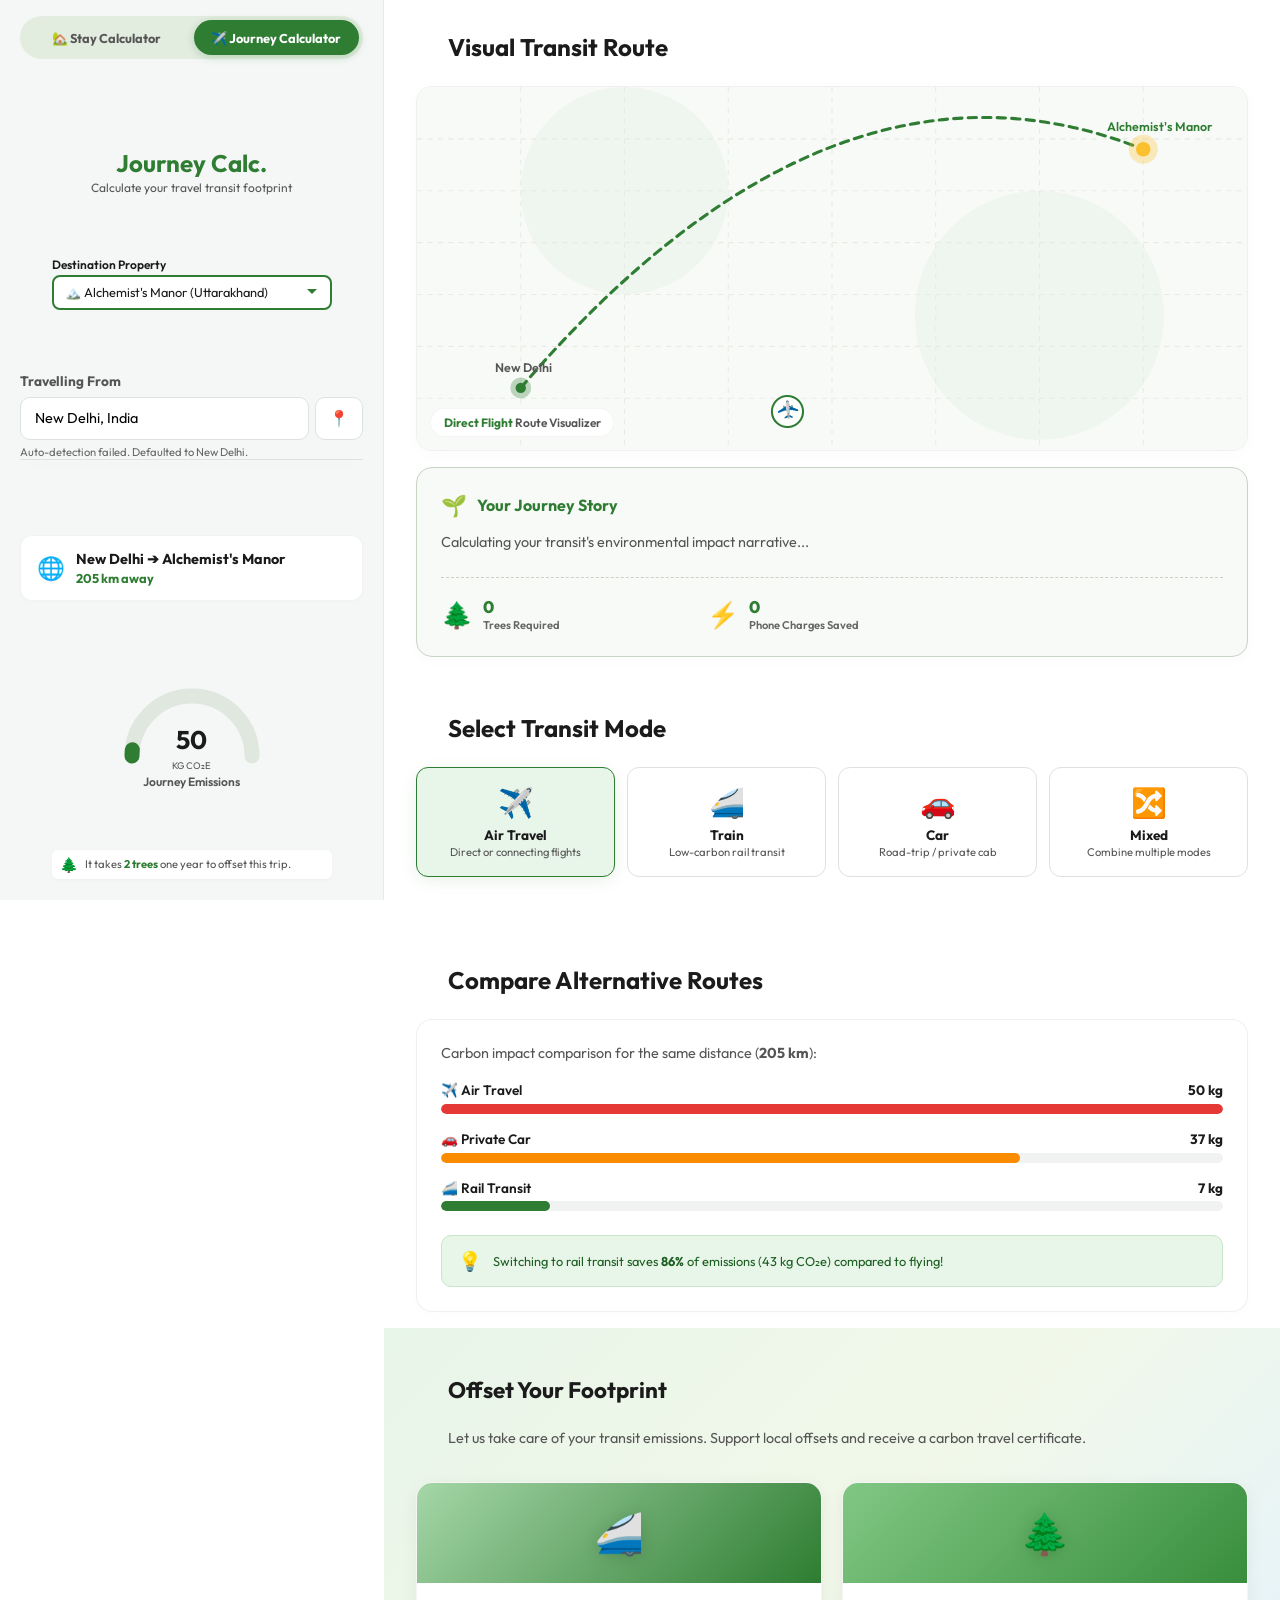
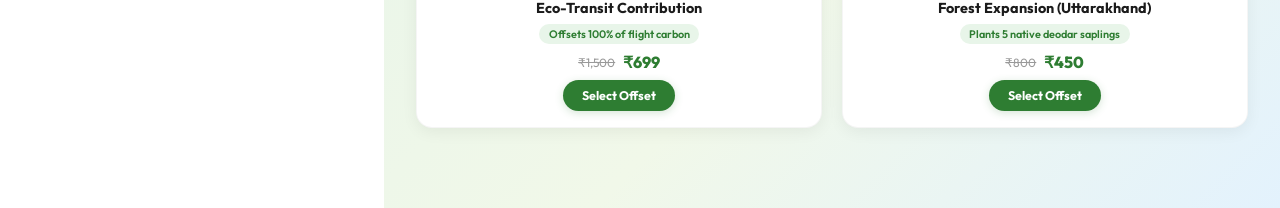
==== commit 134593a2: "feat: Add dynamic sustainability narrative card to stay and travel calculators" ====
--- a/travel.html
+++ b/travel.html
@@ -140,6 +140,35 @@
                     </div>
                 </section>
 
+                <!-- ECO RATING NARRATIVE BOX -->
+                <div class="narrative-container">
+                    <div class="narrative-box">
+                        <div class="narrative-header">
+                            <span class="narrative-icon">🌱</span>
+                            <h4>Your Journey Story</h4>
+                        </div>
+                        <p class="narrative-text" id="travel-narrative-text">
+                            Calculating your transit's environmental impact narrative...
+                        </p>
+                        <div class="narrative-equivalence-grid">
+                            <div class="equiv-item">
+                                <span class="equiv-emoji">🌲</span>
+                                <div class="equiv-details">
+                                    <span class="equiv-value" id="travel-narrative-trees">0</span>
+                                    <span class="equiv-label">Trees Required</span>
+                                </div>
+                            </div>
+                            <div class="equiv-item">
+                                <span class="equiv-emoji">⚡</span>
+                                <div class="equiv-details">
+                                    <span class="equiv-value" id="travel-narrative-energy">0</span>
+                                    <span class="equiv-label">Phone Charges Saved</span>
+                                </div>
+                            </div>
+                        </div>
+                    </div>
+                </div>
+
                 <!-- Travel Mode Selector Section -->
                 <section class="transit-config-section">
                     <h3 class="section-title">Select Transit Mode</h3>
--- a/style.css
+++ b/style.css
@@ -1327,4 +1327,107 @@
     background: #2e7d32;
     color: white;
     box-shadow: 0 2px 8px rgba(46, 125, 50, 0.25);
+}
+
+/* Eco Impact Narrative Card Style */
+.narrative-container {
+    padding: 0 2rem;
+    margin-bottom: 2.5rem;
+}
+.narrative-box {
+    background: #f8faf7;
+    border: 1.5px solid #c8d3c5;
+    border-radius: 16px;
+    padding: 1.5rem;
+    box-shadow: 0 4px 15px rgba(46, 125, 50, 0.02);
+    text-align: left;
+}
+.narrative-header {
+    display: flex;
+    align-items: center;
+    gap: 0.6rem;
+    margin-bottom: 0.8rem;
+}
+.narrative-icon {
+    font-size: 1.3rem;
+}
+.narrative-header h4 {
+    font-size: 1rem;
+    font-weight: 700;
+    color: var(--primary-green);
+    margin: 0;
+}
+.narrative-text {
+    font-size: 0.9rem;
+    line-height: 1.55;
+    color: var(--text-light);
+    margin-bottom: 1.5rem;
+}
+.narrative-text strong {
+    color: var(--text-dark);
+    font-weight: 700;
+}
+
+/* Equivalence Grid inside Narrative */
+.narrative-equivalence-grid {
+    display: grid;
+    grid-template-columns: repeat(3, 1fr);
+    gap: 1rem;
+    border-top: 1px dashed #c8d3c5;
+    padding-top: 1.2rem;
+}
+.equiv-item {
+    display: flex;
+    align-items: center;
+    gap: 0.6rem;
+}
+.equiv-emoji {
+    font-size: 1.6rem;
+}
+.equiv-details {
+    display: flex;
+    flex-direction: column;
+}
+.equiv-value {
+    font-size: 1.05rem;
+    font-weight: 800;
+    color: var(--primary-green);
+    line-height: 1.2;
+}
+.equiv-label {
+    font-size: 0.7rem;
+    color: #666;
+    font-weight: 600;
+}
+
+/* Responsive mobile override */
+@media (max-width: 768px) {
+    .narrative-container {
+        padding: 0 1rem;
+        margin-bottom: 1.5rem;
+    }
+    .narrative-box {
+        padding: 1.2rem;
+    }
+    .narrative-text {
+        font-size: 0.85rem;
+        margin-bottom: 1rem;
+    }
+    .narrative-equivalence-grid {
+        grid-template-columns: 1fr; /* stack vertically on mobile to save space */
+        gap: 0.8rem;
+        padding-top: 1rem;
+    }
+    .equiv-item {
+        gap: 0.5rem;
+    }
+    .equiv-emoji {
+        font-size: 1.4rem;
+    }
+    .equiv-value {
+        font-size: 0.95rem;
+    }
+    .equiv-label {
+        font-size: 0.65rem;
+    }
 }
